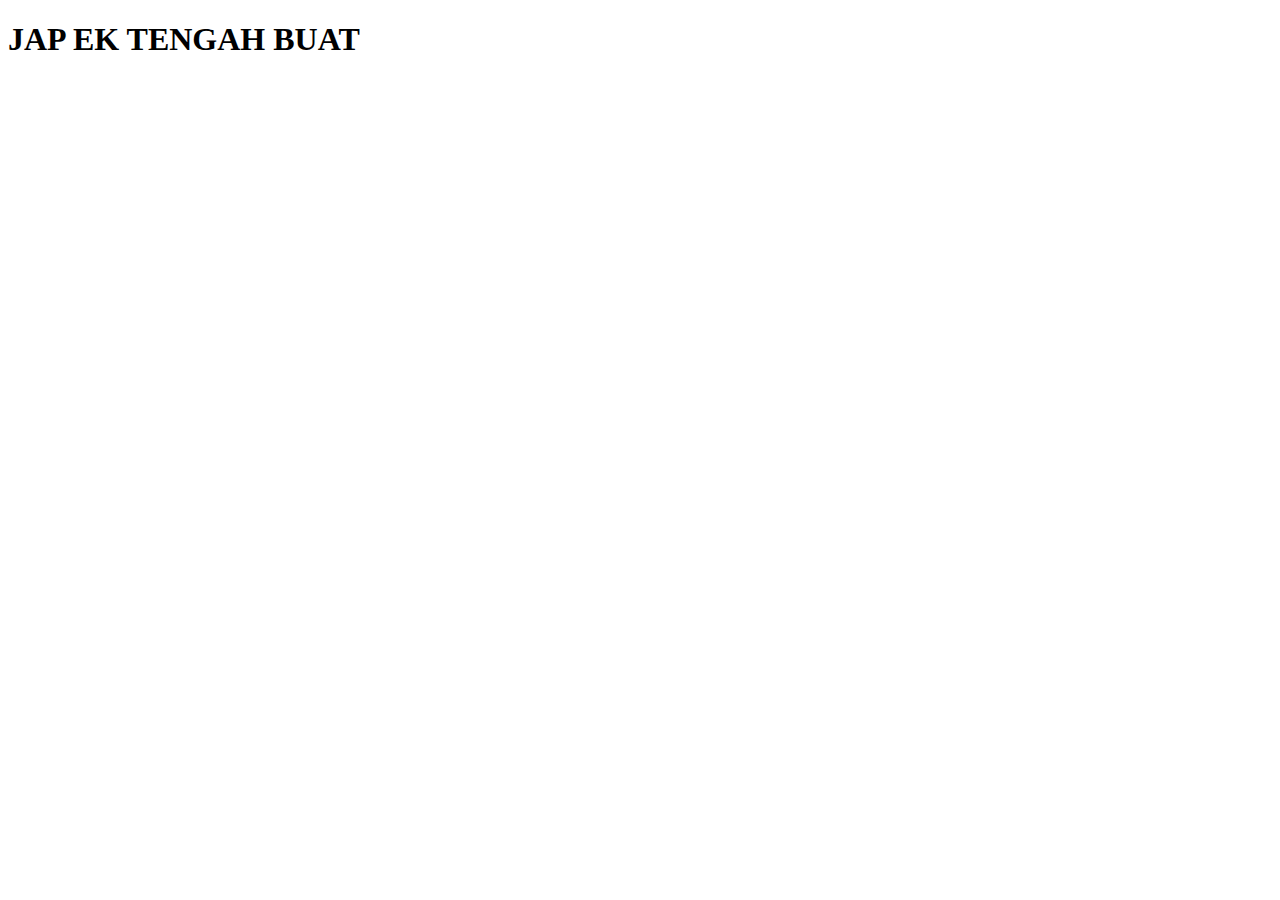
==== wish.html @ 0673d3ef "Add files via upload" ====
<!DOCTYPE html>
<html lang="en">
<head>
    <meta charset="UTF-8">
    <meta name="viewport" content="width=device-width, initial-scale=1.0">
    <title>Document</title>
</head>
<body>

    <h1>JAP EK TENGAH BUAT</h1>
    
</body>
</html>
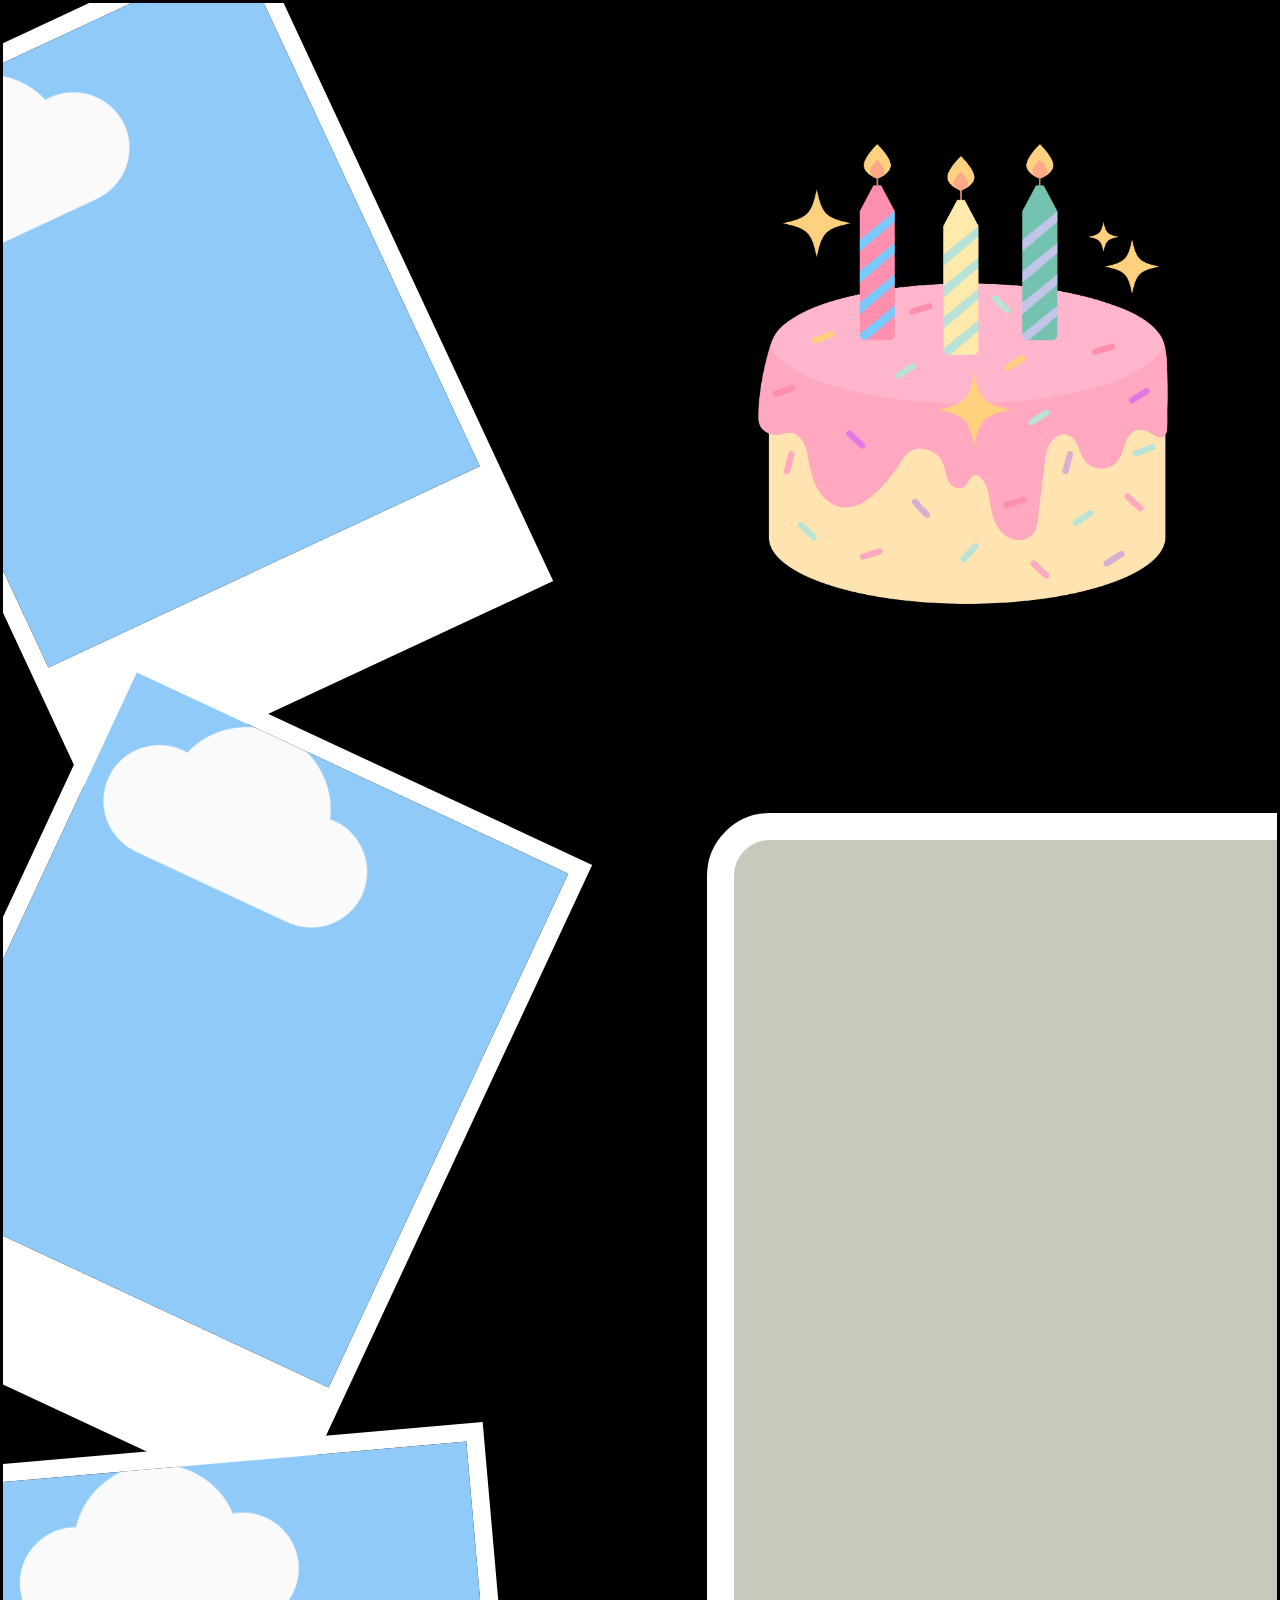
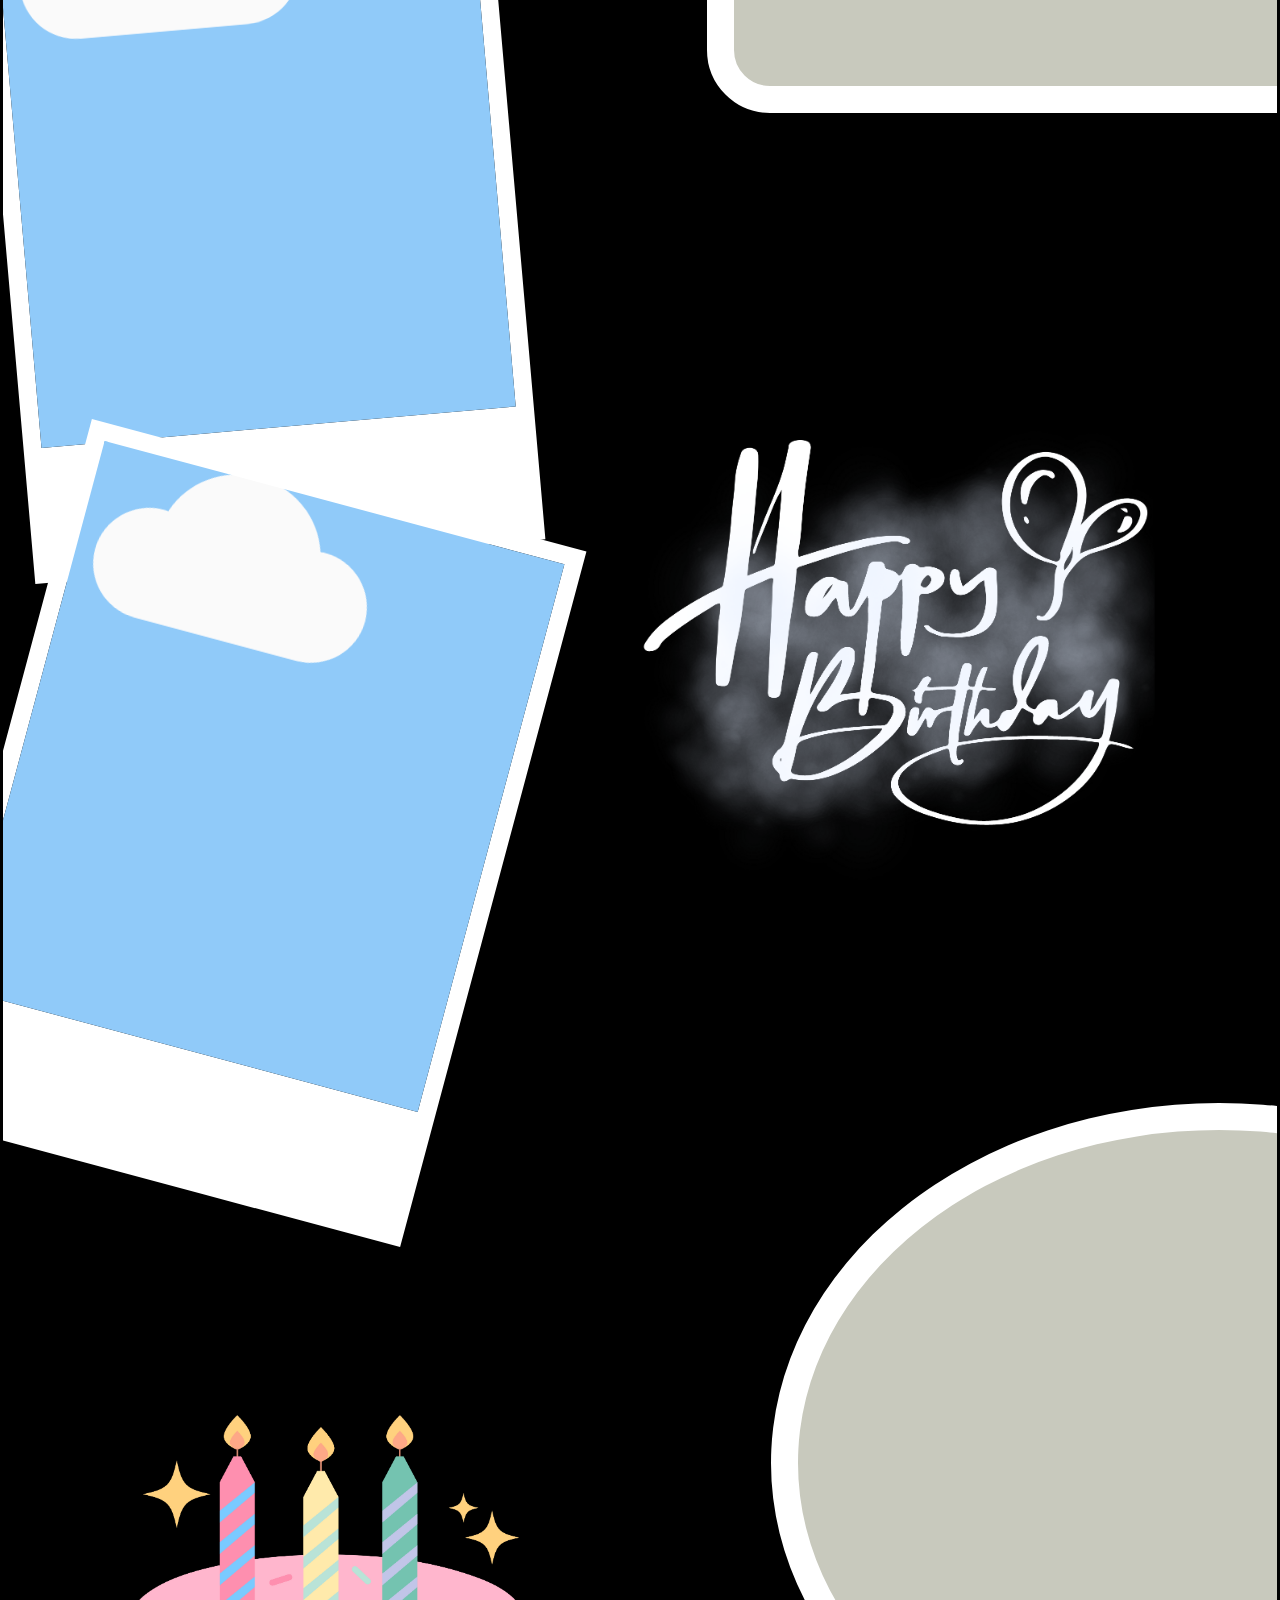
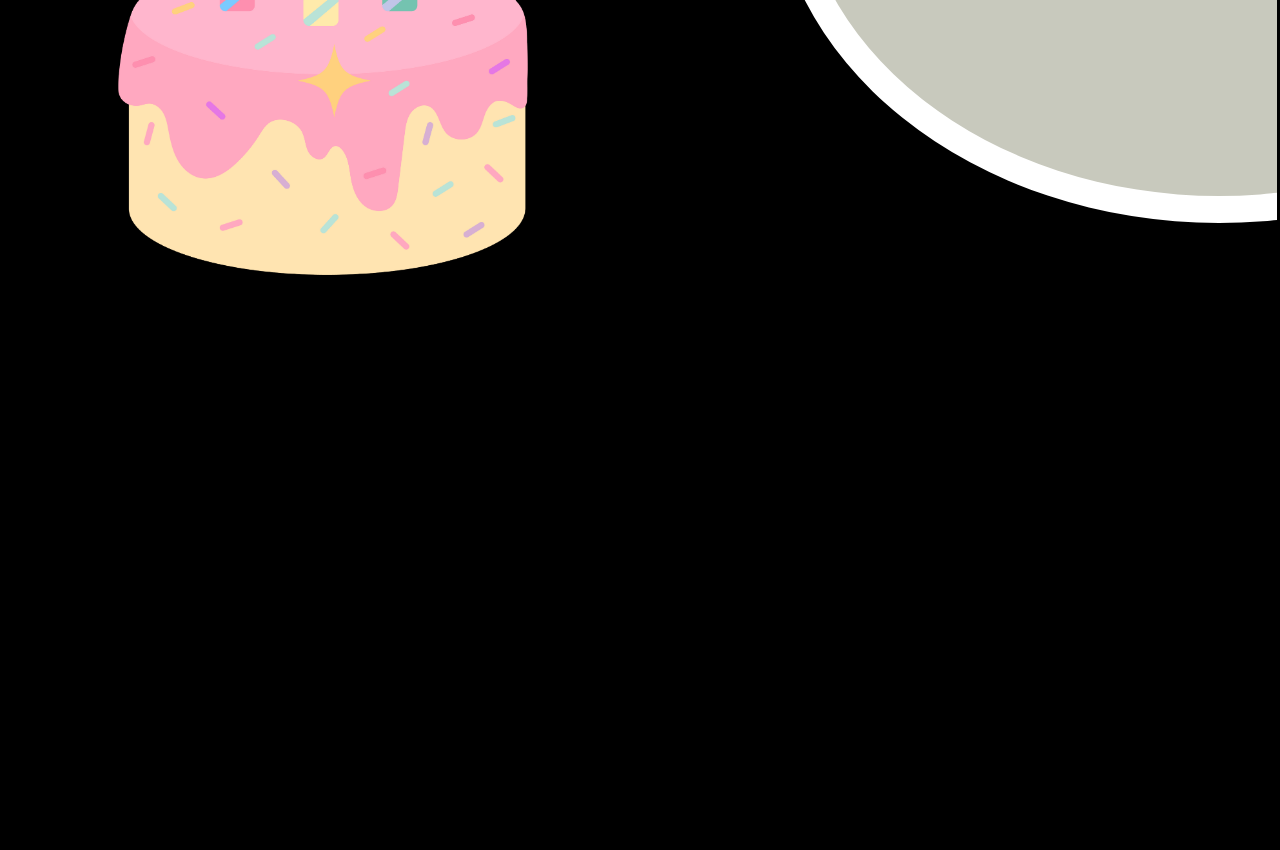
==== commit c1ed5b77: "Update wish.html" ====
--- a/wish.html
+++ b/wish.html
@@ -2,12 +2,72 @@
 <html lang="en">
 <head>
     <meta charset="UTF-8">
+    <link href="CSS/wish.css" rel="stylesheet">
+   
+    <script src="JS/wish.js" type="module" defer></script>
     <meta name="viewport" content="width=device-width, initial-scale=1.0">
     <title>Document</title>
 </head>
 <body>
 
-    <h1>JAP EK TENGAH BUAT</h1>
+    <div class="container">
+
+        <div class="inner-container">
+
+            <div class="wrapper wrapper1">
+
+                <img class="frame" src="image/def.png">
+            </div>
+    
+    
+            <div class="wrapper wrapper2">
+    
+                <img class="frame" src="image/def.png">
+            </div>
+    
+    
+            <div class="wrapper wrapper3">
+    
+                <img class="frame" src="image/def.png">
+            </div>        
+            
+            <div class="wrapper wrapper4">
+    
+                <img class="frame" src="image/def.png">
+            </div>
+    
+            <div class="wrapper wrapper5">
+    
+                <img class="cake" src="image/kek.png">
+            </div>
+    
+            <div class="wrapper wrapper6">
+    
+                <img class="cake" src="image/kek.png">
+            </div>
+
+            <div class="wrapper wrapper7">
+    
+                
+            </div>
+
+            <div class="wrapper wrapper8">
+                <img class="hb" src="image/hpy.png">
+                
+            </div>
+
+            <div class="wrapper wrapper9">
+    
+                
+            </div>
+
+        </div>
+
+
+
+
+
+    </div>
     
 </body>
-</html>+</html>
--- a/CSS/wish.css
+++ b/CSS/wish.css
@@ -0,0 +1,158 @@
+
+* {
+    margin: 0;
+    padding: 0;
+    box-sizing: border-box;
+    font-family: Arial, Helvetica, sans-serif;
+}
+
+body {
+
+    background-color: black;
+    width: 100vw;
+    height: 450vh;
+    
+}
+
+.container {
+    width: 100vw;
+    height: 450vh; /* Temporary large height to test scrolling */
+    overflow-x: hidden;
+    border: solid;
+    position: relative;
+}
+
+
+/* .inner-container{
+
+/*     position: relative; 
+    width: 100;
+    height: fit-content; 
+}
+ */
+
+
+.wrapper{
+
+    position: absolute;
+    display: block;
+    border: solid;
+    width: 40vw;
+    height: 80vh;
+    overflow: hidden;
+    color: white;
+
+}
+
+.wrapper1{
+
+    rotate: -25deg;
+    left: -7vw;
+    border-bottom: solid white 15vh;
+    border-right: solid white 2vh;
+    border-left: solid white 2vh;
+    border-top: solid white 2vh;
+}
+
+.wrapper2{
+
+    rotate: 25deg;
+    top: 80vh;
+    left: -4vw;
+    border-bottom: solid white 15vh;
+    border-right: solid white 2vh;
+    border-left: solid white 2vh;
+    border-top: solid white 2vh;
+}
+
+.wrapper3{
+
+    rotate: -5deg;
+    top: 160vh;
+    left: 0vw;
+    border-bottom: solid white 15vh;
+    border-right: solid white 2vh;
+    border-left: solid white 2vh;
+    border-top: solid white 2vh;
+}
+
+
+.wrapper4{
+
+    rotate: 15deg;
+    top: 230vh;
+    left: -1vw;
+    border-bottom: solid white 15vh;
+    border-right: solid white 2vh;
+    border-left: solid white 2vh;
+    border-top: solid white 2vh;
+}
+
+.wrapper5{
+
+    border: none;
+    top: 1vh;
+    left: 55vw;
+}
+
+.wrapper6{
+
+    border: none;
+    top: 320vh;
+    left: 5vw;
+}
+
+.wrapper7{
+
+    width: 60vw;
+    height: 100vh;
+    border-radius: 7vh;
+    top: 90vh;
+    left: 55vw;
+    background-color: #c8c9bd;
+    border: 3vh solid white;
+}
+
+.wrapper8{
+
+    width: 50vw;
+    height: 90vh;
+    border-radius: 50%;
+    top: 200vh;
+    left: 45vw;
+    border: none;
+    
+    
+}
+
+.wrapper9{
+
+   
+    width: 70vw;
+    height: 80vh;
+    border-radius: 60%;
+    top: 300vh;
+    left: 60vw;
+    background-color: #c8c9bd;
+    border: 3vh solid white;
+}
+
+.cake{
+
+    height: auto;
+    width: 100%;
+}
+
+.hb {
+
+    height: auto;
+    width: 100%;
+
+}
+
+.frame {
+
+    height: auto;
+    width: 100%;
+    scale: 3;
+}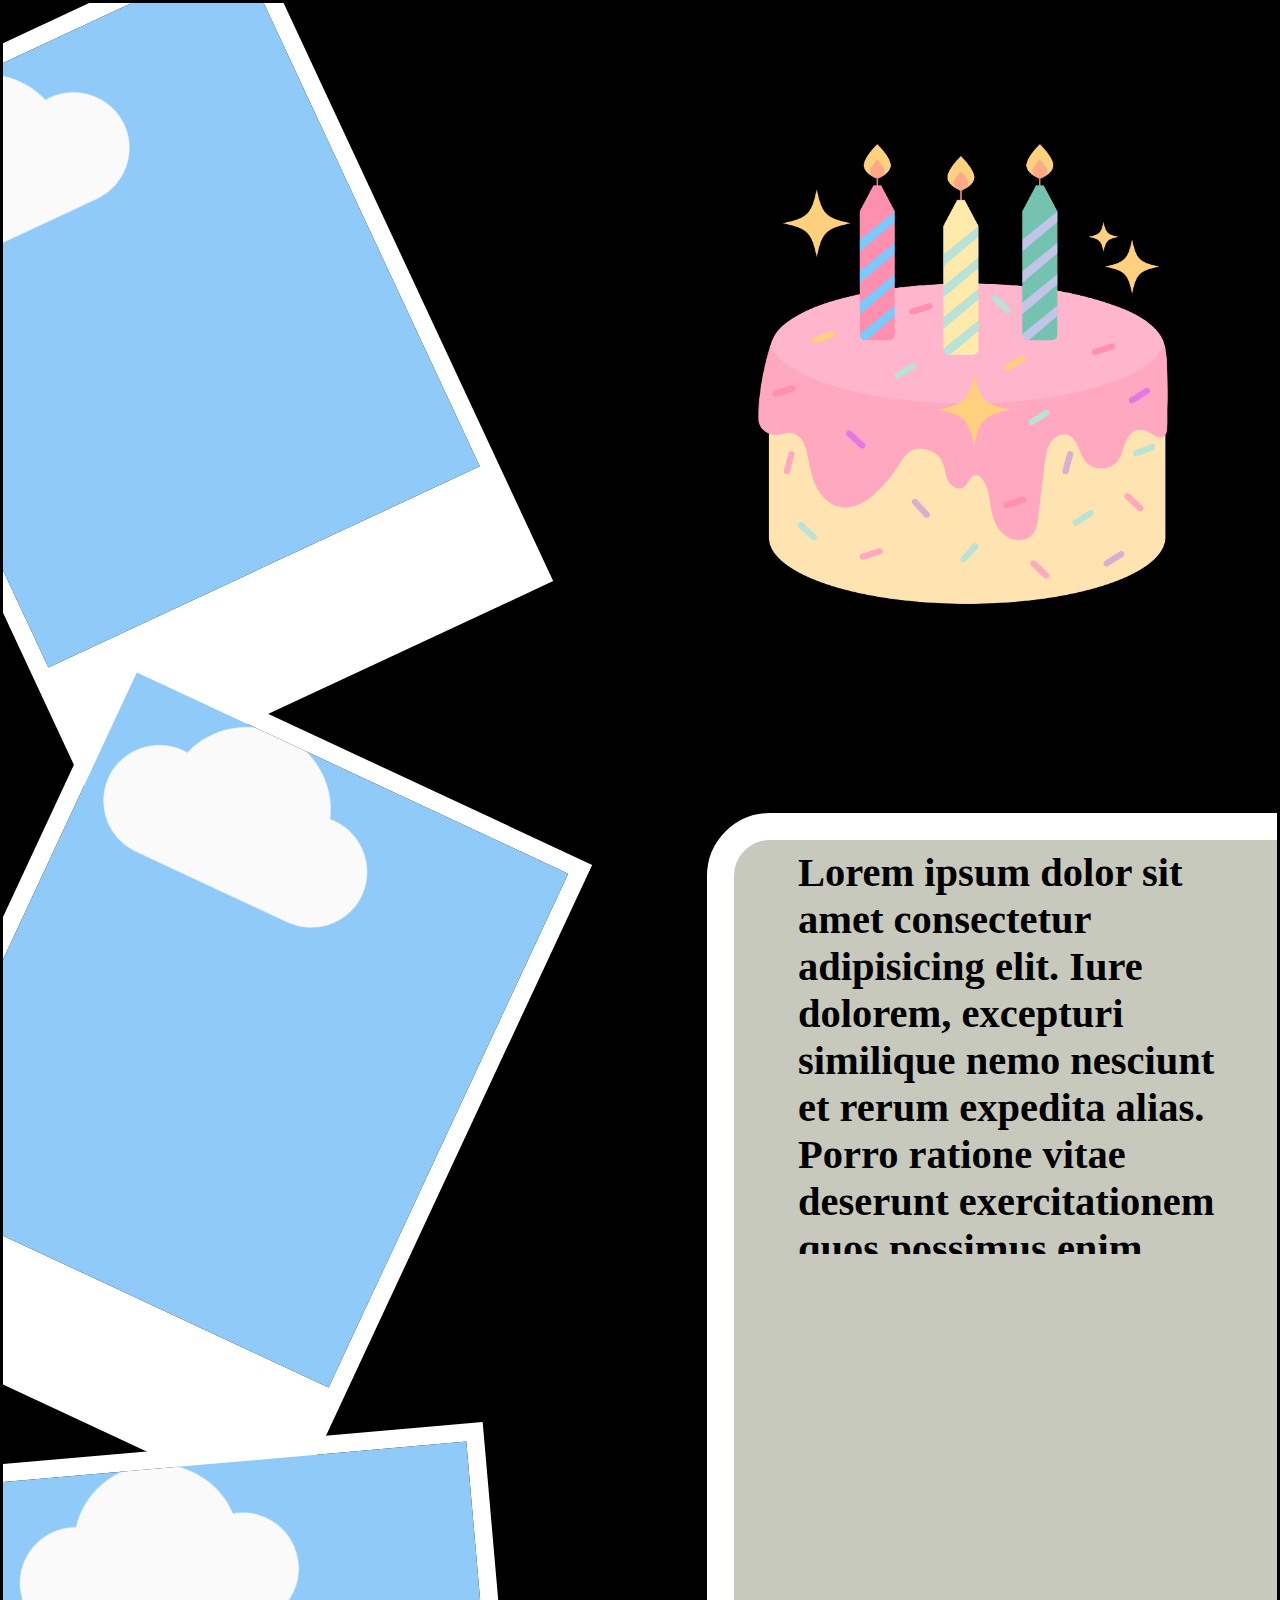
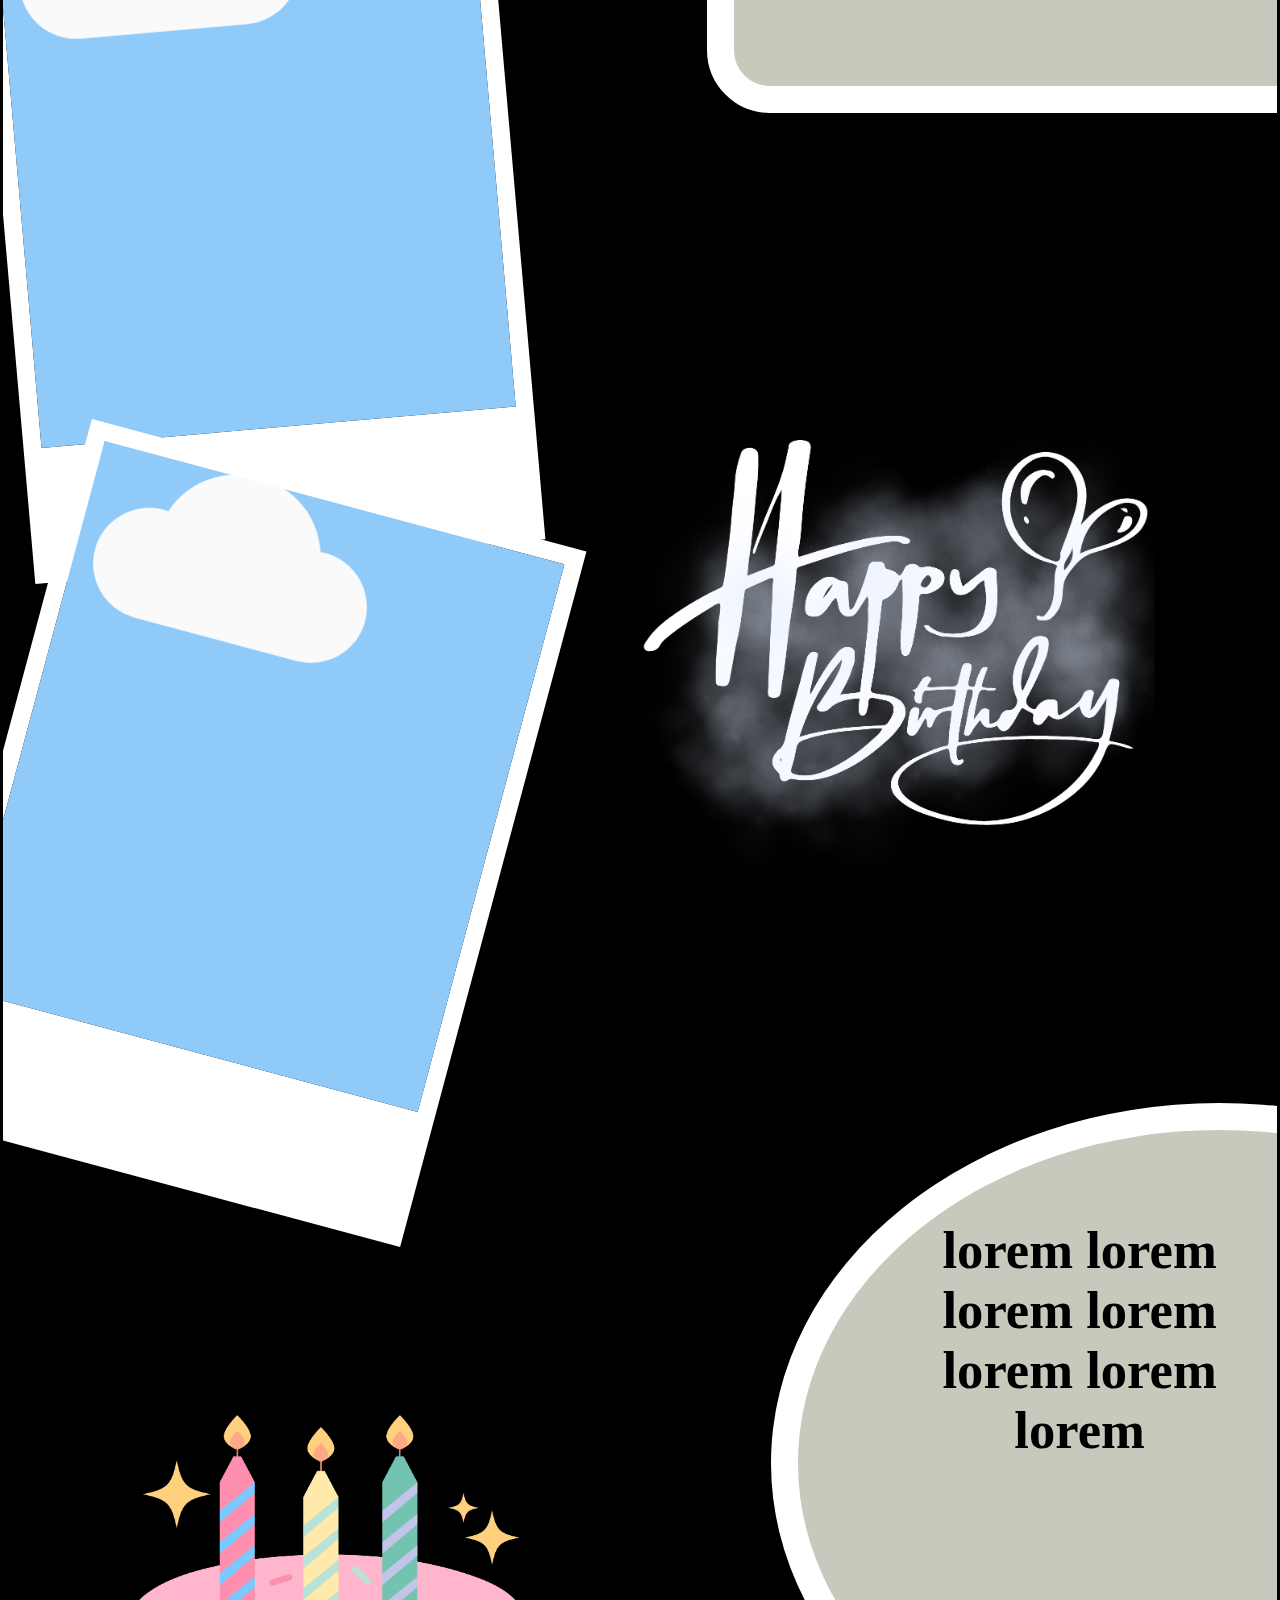
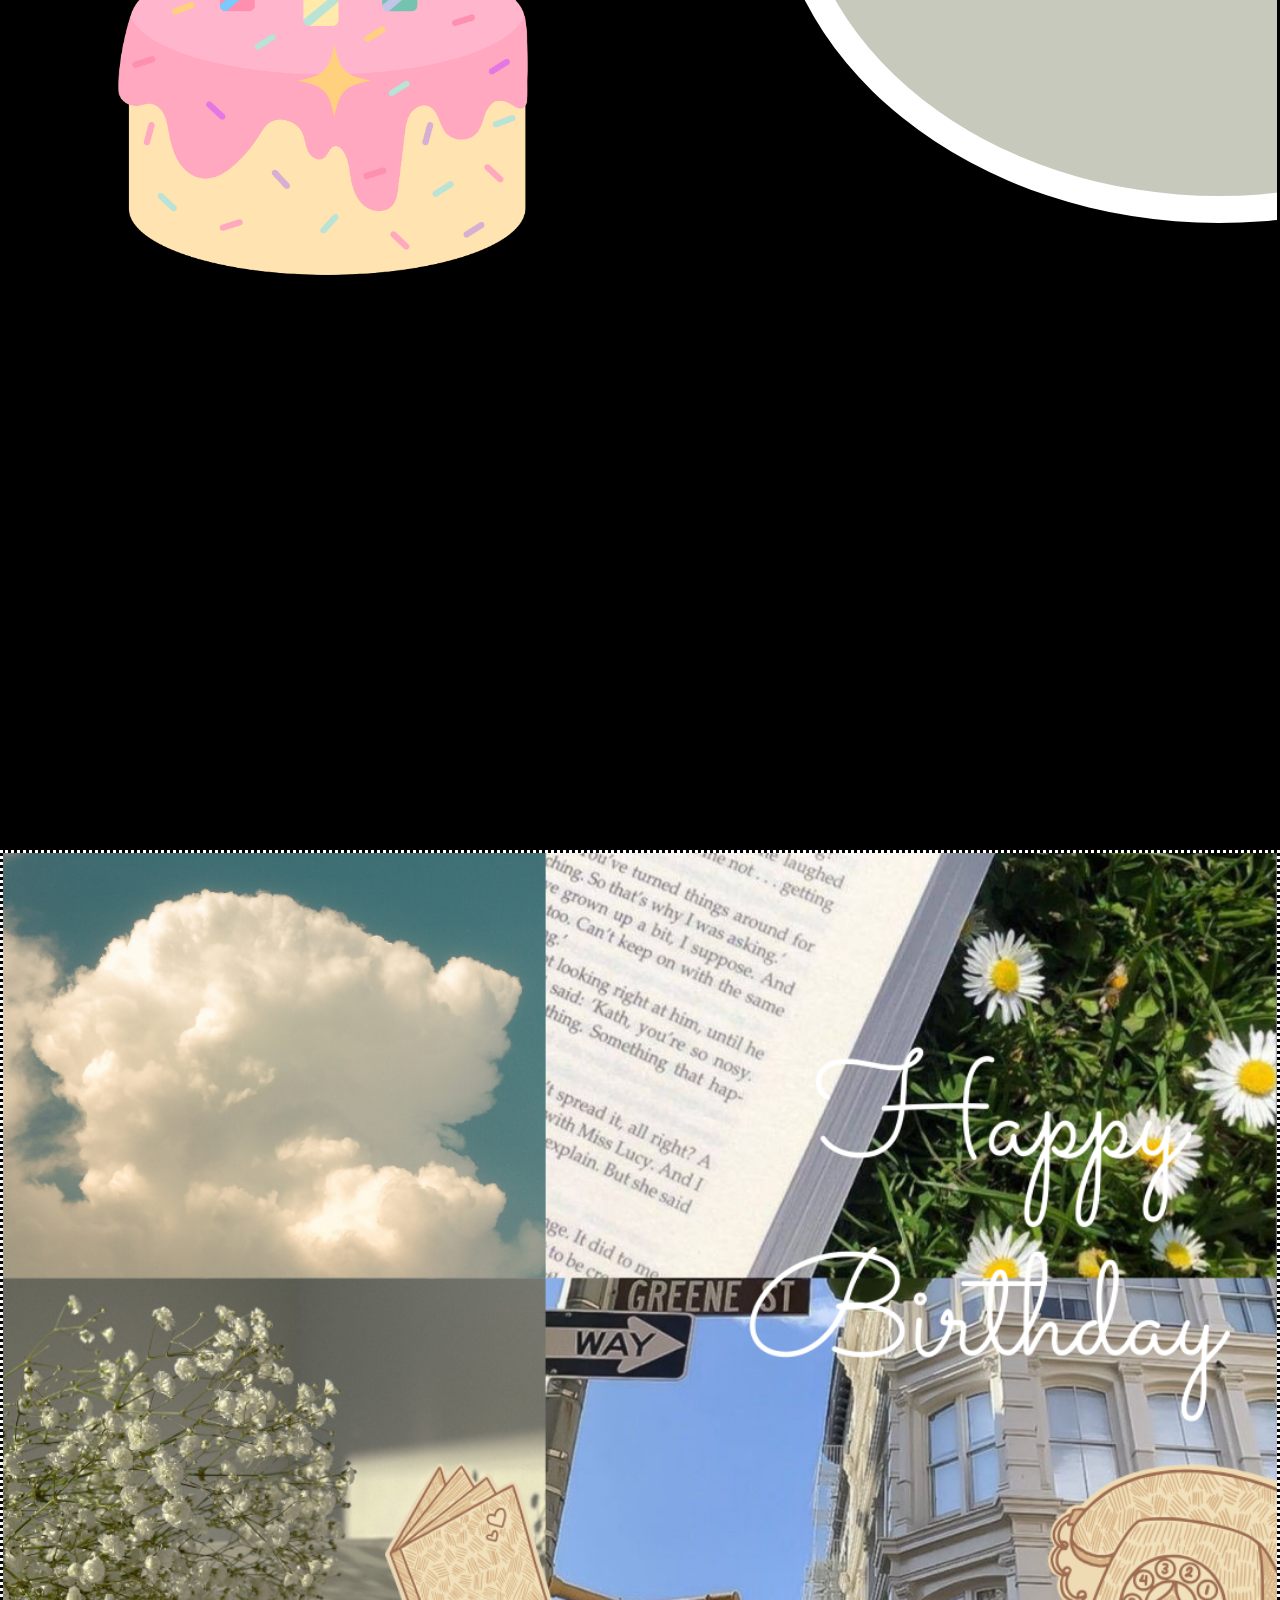
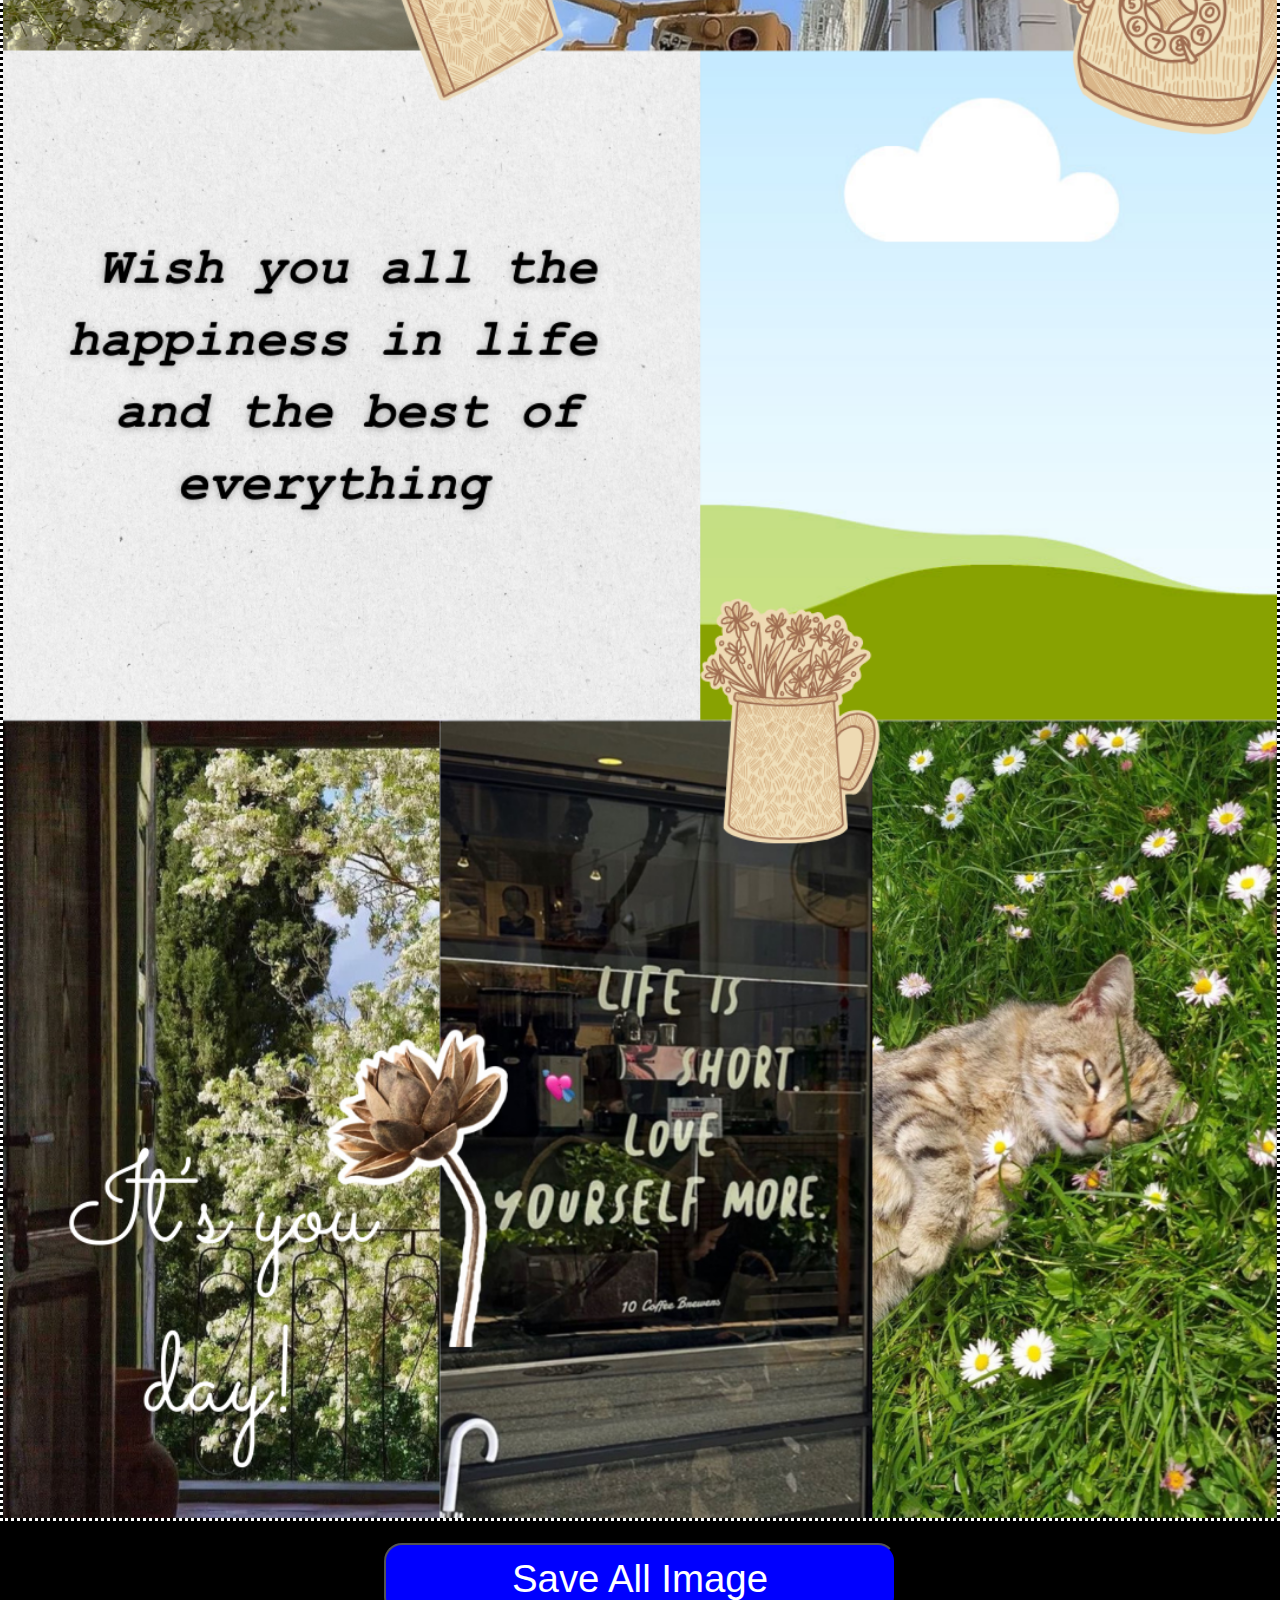
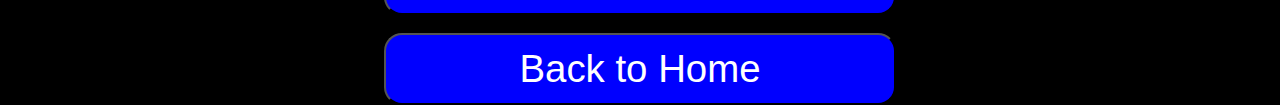
==== commit 012aac26: "Add files via upload" ====
--- a/wish.html
+++ b/wish.html
@@ -4,7 +4,7 @@
     <meta charset="UTF-8">
     <link href="CSS/wish.css" rel="stylesheet">
    
-    <script src="JS/wish.js" type="module" defer></script>
+    <script src="JS/wish.js"  defer></script>
     <meta name="viewport" content="width=device-width, initial-scale=1.0">
     <title>Document</title>
 </head>
@@ -48,7 +48,9 @@
 
             <div class="wrapper wrapper7">
     
-                
+                <div class="sqword">
+                    <h2 >Lorem ipsum dolor sit amet consectetur adipisicing elit. Iure dolorem, excepturi similique nemo nesciunt et rerum expedita alias. Porro ratione vitae deserunt exercitationem quos possimus enim voluptates quibusdam expedita repellat?</h2>
+               </div>
             </div>
 
             <div class="wrapper wrapper8">
@@ -57,7 +59,15 @@
             </div>
 
             <div class="wrapper wrapper9">
-    
+
+                <div class="radword">
+                     <h3 class="dotted">
+
+                        lorem lorem lorem lorem lorem lorem lorem
+
+                     </h3>
+                </div>
+        
                 
             </div>
 
@@ -68,6 +78,22 @@
 
 
     </div>
+
+    <div class="container2">
+
+        <img class="frame2" src="image/wish2.png">
+
+        <div class="divbtn">
+
+            <button class="btn" type="button" onclick="download()">Save All Image</button>
+        </div>
+
+        <div class="divbtn">
+
+            <button class="btn" type="button" onclick="home()">Back to Home</button>
+        </div>
+        
+    </div>
     
 </body>
-</html>
+</html>--- a/CSS/wish.css
+++ b/CSS/wish.css
@@ -155,4 +155,308 @@
     height: auto;
     width: 100%;
     scale: 3;
+}
+
+.radword{
+
+       
+    overflow-wrap: break-word;
+    word-wrap: break-word;
+    text-align: center;
+    white-space: normal;
+    height: 30vh;
+    width: 30vw;
+    margin-top: 10vh;
+    margin-left: 7vw;
+    overflow: hidden;
+    color: black;
+    font-size: 5vh;
+    
+    
+    
+}
+
+.sqword{
+
+   
+    overflow-wrap: break-word;
+    word-wrap: break-word;
+    white-space: normal;
+    height: 45vh;
+    width: 35vw;
+    margin-top: 1vh;
+    margin-left: 5vw;
+    overflow: hidden;
+    color: black;
+    font-size: 3vh;
+}
+
+h3{
+
+    font-family: cursive;
+    
+}
+
+h2{
+
+    font-family: cursive;
+}
+
+.container2{
+
+    position: relative;
+    
+    height: 110vh;
+}
+
+.frame2{
+
+    border: dotted white;
+    height: auto;
+    width: 100%;
+}
+
+.btn{
+
+    margin-top: 2vh;
+    text-align: center;
+    color: white;
+    font-family: Impact, Haettenschweiler, 'Arial Narrow Bold', sans-serif;
+    background-color: blue;
+    font-size: 3vw;
+    border-radius: 2vh;
+    height: 8vh;
+    width: 40vw;
+}
+
+.divbtn{
+
+    text-align: center;
+}
+
+
+@media (max-width: 500px) {
+
+     body {
+
+        background-color: black;
+        width: 100vw;
+        height: 210vh;
+        
+    } 
+     .container{
+
+        height: 210vh;
+     }
+
+    .wrapper{
+
+        position: absolute;
+        display: block;
+        border: solid;
+        width: 50vw;
+        height: 50vh;
+        overflow: hidden;
+        color: white;
+    
+    }
+    
+    .wrapper1{
+    
+        rotate: -25deg;
+        left: -10vw;
+        border-bottom: solid white 10vh;
+        border-right: solid white 2vh;
+        border-left: solid white 2vh;
+        border-top: solid white 2vh;
+    }
+    
+    .wrapper2{
+    
+        rotate: 15deg;
+        top: 40vh;
+        left: -10vw;
+        border-bottom: solid white 10vh;
+        border-right: solid white 2vh;
+        border-left: solid white 2vh;
+        border-top: solid white 2vh;
+    }
+    
+    .wrapper3{
+    
+        rotate: -5deg;
+        top: 80vh;
+        left: -5vw;
+        border-bottom: solid white 10vh;
+        border-right: solid white 2vh;
+        border-left: solid white 2vh;
+        border-top: solid white 2vh;
+    }
+    
+    
+    .wrapper4{
+    
+        rotate: 15deg;
+        top: 120vh;
+        left: -1vw;
+        border-bottom: solid white 10vh;
+        border-right: solid white 2vh;
+        border-left: solid white 2vh;
+        border-top: solid white 2vh;
+    }
+    
+    .wrapper5{
+    
+        border: none;
+        top: 1vh;
+        left: 45vw;
+    }
+    
+    .wrapper6{
+    
+        border: none;
+        top: 150vh;
+        left: 5vw;
+    }
+    
+    .wrapper7{
+    
+        width: 80vw;
+        height: 50vh;
+        border-radius: 7vh;
+        top: 40vh;
+        left: 45vw;
+        background-color: #F5F5DC;
+        border: 1vh solid white;
+        overflow-wrap: break-word;
+        word-wrap: break-word;
+
+        white-space: normal;
+    }
+    
+    .wrapper8{
+    
+        width: 60vw;
+        height: 90vh;
+        border-radius: 50%;
+        top: 85vh;
+        left: 40vw;
+        border: none;
+        
+        
+    }
+    
+    .wrapper9{
+    
+       
+        width: 80vw;
+        height: 50vh;
+        border-radius: 50%;
+        top: 120vh;
+        left: 60vw;
+        background-color: #F5F5DC;
+        border: 1vh solid white;
+        overflow-wrap: break-word;
+        word-wrap: break-word;
+
+        white-space: normal;
+    }
+    
+    .cake{
+    
+        height: auto;
+        width: 100%;
+    }
+    
+    .hb {
+    
+        height: auto;
+        width: 100%;
+    
+    }
+    
+    .frame {
+    
+        height: auto;
+        width: 100%;
+        scale: 3;
+    }
+    
+    .radword{
+
+       
+        overflow-wrap: break-word;
+        word-wrap: break-word;
+        text-align: center;
+        white-space: normal;
+        height: 30vh;
+        width: 30vw;
+        margin-top: 10vh;
+        margin-left: 5vw;
+        overflow: hidden;
+        color: black;
+        font-size: 2.5vh;
+        
+        
+        
+    }
+
+    .sqword{
+
+       
+        overflow-wrap: break-word;
+        word-wrap: break-word;
+        white-space: normal;
+        height: 45vh;
+        width: 45vw;
+        margin-top: 1vh;
+        margin-left: 5vw;
+        overflow: hidden;
+        color: black;
+        font-size: 1.8vh;
+    }
+
+    h3{
+
+        font-family: cursive;
+        
+    }
+
+    h2{
+
+        font-family: cursive;
+    }
+
+    .container2{
+
+        position: relative;
+        
+        height: 110vh;
+    }
+
+    .frame2{
+
+        border: dotted white;
+        height: auto;
+        width: 100%;
+    }
+
+    .btn{
+
+        margin-top: 2vh;
+        text-align: center;
+        color: white;
+        font-family: Impact, Haettenschweiler, 'Arial Narrow Bold', sans-serif;
+        background-color: blue;
+        font-size: 5vw;
+        border-radius: 2vh;
+        height: 6vh;
+        width: 40vw;
+    }
+
+    .divbtn{
+
+        text-align: center;
+    }
+
 }